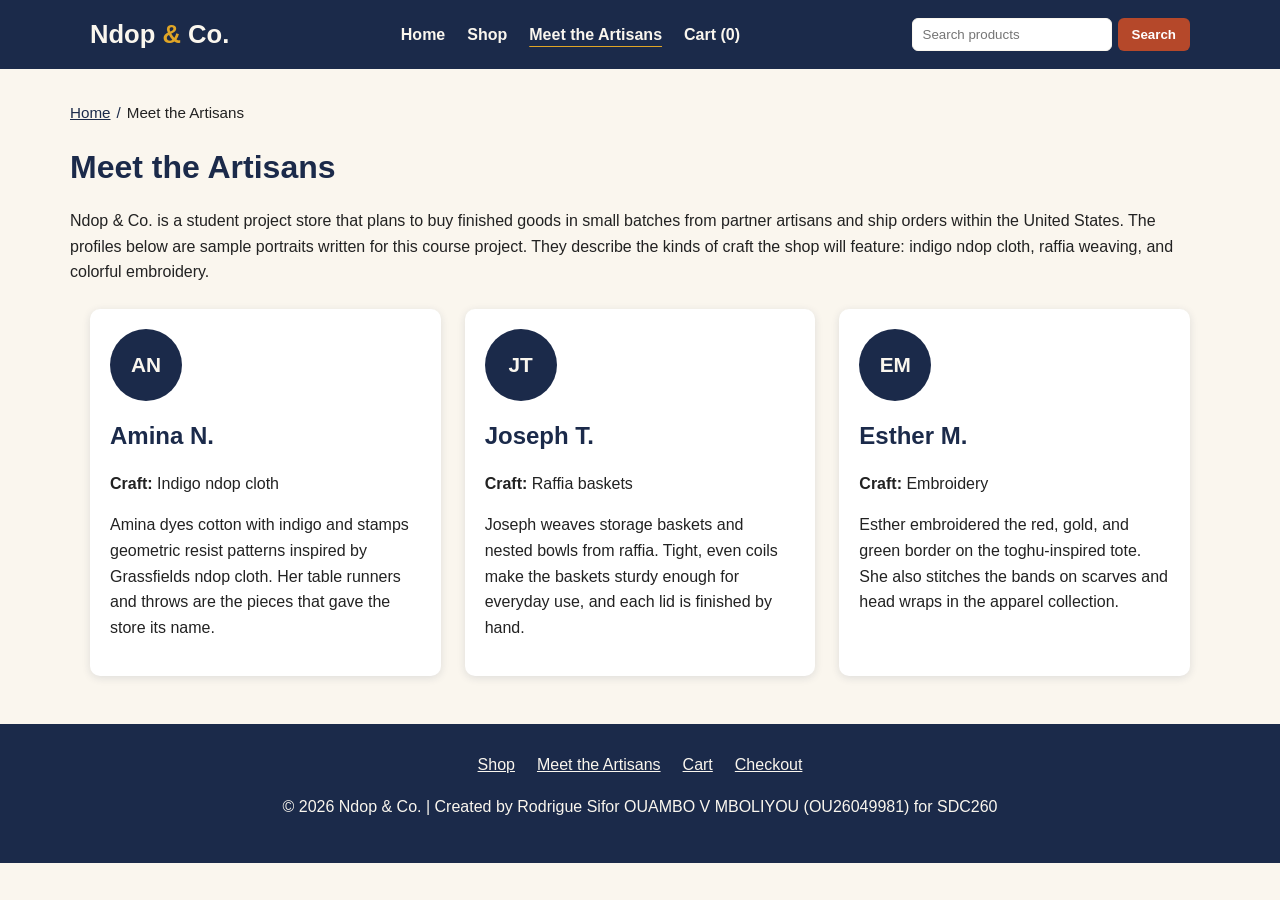
==== about.html @ 0f34883e "Week 2: Style & Substance — static pages, responsive layout, and product images Add Shop, Product De" ====
<!DOCTYPE html>
<html lang="en">
<head>
    <!--
        Project: SDC260 2.6 Project - Style & Substance (Ndop & Co. online store)
        Author: Rodrigue Sifor OUAMBO V MBOLIYOU (Student ID: OU26049981)
        Date: November 15, 2026 (last updated)
        Purpose: Meet the Artisans page for Ndop &amp; Co. It introduces the store's focus on Cameroonian-inspired textiles and presents three fictional partner artisan profiles for this student project, using initial avatars instead of photographs.
    -->
    <meta charset="UTF-8">
    <meta name="viewport" content="width=device-width, initial-scale=1.0">
    <meta name="description" content="Ndop &amp; Co. - handmade, Cameroonian-inspired textiles and home goods.">
    <title>Meet the Artisans | Ndop &amp; Co.</title>
    <link rel="stylesheet" href="css/styles.css">
</head>
<body>
    <a class="skip-link" href="#main">Skip to main content</a>

    <header class="site-header">
        <div class="container header-inner">
            <a class="logo" href="index.html" aria-label="Ndop and Co. home">Ndop <span>&amp;</span> Co.</a>

            <input type="checkbox" id="nav-toggle" class="nav-toggle">
            <label for="nav-toggle" class="menu-button">Menu</label>
            <nav aria-label="Main">
                <ul class="nav-list">
                        <li><a href="index.html">Home</a></li>
                        <li><a href="shop.html">Shop</a></li>
                        <li><a href="about.html" aria-current="page">Meet the Artisans</a></li>
                        <li><a href="cart.html">Cart (0)</a></li>
                </ul>
            </nav>

            <form class="search" action="shop.html" method="get" role="search">
                <label for="q" class="visually-hidden">Search products</label>
                <input type="search" id="q" name="q" placeholder="Search products">
                <button type="submit">Search</button>
            </form>
        </div>
    </header>
    <main id="main">
        <header class="container page-hero">
            <nav class="breadcrumb" aria-label="Breadcrumb">
                <ol>
                    <li><a href="index.html">Home</a></li>
                    <li aria-current="page">Meet the Artisans</li>
                </ol>
            </nav>
            <h1>Meet the Artisans</h1>
            <p>Ndop &amp; Co. is a student project store that plans to buy finished goods in small batches from partner artisans and ship orders within the United States. The profiles below are sample portraits written for this course project. They describe the kinds of craft the shop will feature: indigo ndop cloth, raffia weaving, and colorful embroidery.</p>
        </header>

        <div class="container artisan-grid">
            <article class="artisan-card">
                <div class="avatar" aria-hidden="true">AN</div>
                <h2>Amina N.</h2>
                <p><strong>Craft:</strong> Indigo ndop cloth</p>
                <p>Amina dyes cotton with indigo and stamps geometric resist patterns inspired by Grassfields ndop cloth. Her table runners and throws are the pieces that gave the store its name.</p>
            </article>
            <article class="artisan-card">
                <div class="avatar" aria-hidden="true">JT</div>
                <h2>Joseph T.</h2>
                <p><strong>Craft:</strong> Raffia baskets</p>
                <p>Joseph weaves storage baskets and nested bowls from raffia. Tight, even coils make the baskets sturdy enough for everyday use, and each lid is finished by hand.</p>
            </article>
            <article class="artisan-card">
                <div class="avatar" aria-hidden="true">EM</div>
                <h2>Esther M.</h2>
                <p><strong>Craft:</strong> Embroidery</p>
                <p>Esther embroidered the red, gold, and green border on the toghu-inspired tote. She also stitches the bands on scarves and head wraps in the apparel collection.</p>
            </article>
        </div>
    </main>

    <footer class="site-footer">
        <div class="container">
            <nav aria-label="Footer">
                <ul class="footer-links">
                    <li><a href="shop.html">Shop</a></li>
                    <li><a href="about.html">Meet the Artisans</a></li>
                    <li><a href="cart.html">Cart</a></li>
                    <li><a href="checkout.html">Checkout</a></li>
                </ul>
            </nav>
            <p>&copy; 2026 Ndop &amp; Co. | Created by Rodrigue Sifor OUAMBO V MBOLIYOU (OU26049981) for SDC260</p>
        </div>
    </footer>

</body>
</html>
---- css/styles.css ----
/*
    Project: SDC260 2.6 Project - Style & Substance (Ndop & Co. online store)
    Author: Rodrigue Sifor OUAMBO V MBOLIYOU (Student ID: OU26049981)
    Date: November 15, 2026 (last updated)
    Purpose: Shared brand stylesheet for every Ndop & Co. page. It defines the Coolors
             palette as CSS custom properties, styles the shared header, navigation,
             and footer, and uses Flexbox, CSS Grid, and media queries so the layout
             adapts across mobile, tablet, and desktop screens.
             Contrast (WebAIM): #222222 on #FAF6EE = 14.75:1,
             #FFFFFF on #B5482A = 5.35:1, #FAF6EE on #1B2A4A = 13.19:1.
*/

/* ===== Brand palette ===== */
:root {
    --indigo: #1B2A4A;      /* Space Indigo: header, footer, headings */
    --cream: #FAF6EE;       /* Floral White: page background */
    --terracotta: #B5482A;  /* Rusty Spice: buttons and calls to action */
    --gold: #E0A526;        /* Amber Honey: accents only (never small text on cream) */
    --charcoal: #222222;    /* Carbon Black: body text */
    --white: #FFFFFF;
}

/* ===== Base ===== */
*,
*::before,
*::after {
    box-sizing: border-box;
}

body {
    margin: 0;
    font-family: "Segoe UI", Roboto, Arial, sans-serif;
    font-size: 1rem;
    line-height: 1.6;
    color: var(--charcoal);
    background-color: var(--cream);
}

h1, h2, h3, h4 {
    color: var(--indigo);
    line-height: 1.25;
}

img {
    max-width: 100%;
    height: auto;
    display: block;
}

.container {
    max-width: 1140px;
    margin: 0 auto;
    padding: 0 20px;
}

/* Visible keyboard focus on every interactive element */
a:focus-visible,
button:focus-visible,
input:focus-visible,
select:focus-visible,
textarea:focus-visible,
summary:focus-visible {
    outline: 3px solid var(--gold);
    outline-offset: 2px;
}

/* Hidden visually but still read by screen readers */
.visually-hidden {
    position: absolute;
    width: 1px;
    height: 1px;
    overflow: hidden;
    clip-path: inset(50%);
    white-space: nowrap;
}

/* Skip link appears only when it receives keyboard focus */
.skip-link {
    position: absolute;
    left: -9999px;
}

.skip-link:focus {
    left: 10px;
    top: 10px;
    padding: 8px 12px;
    background-color: var(--gold);
    color: var(--indigo);
    z-index: 10;
}

/* ===== Buttons ===== */
.btn {
    display: inline-block;
    padding: 10px 20px;
    border: 0;
    border-radius: 6px;
    font-weight: 600;
    font-size: 1rem;
    text-decoration: none;
    cursor: pointer;
    font-family: inherit;
}

.btn-primary {
    background-color: var(--terracotta);
    color: var(--white);
}

.btn-primary:hover {
    background-color: #963A21;
}

.btn-secondary {
    background-color: transparent;
    color: var(--indigo);
    border: 2px solid var(--indigo);
}

.btn-secondary:hover {
    background-color: var(--gold);
}

/* ===== Header and mobile navigation ===== */
.site-header {
    background-color: var(--indigo);
    color: var(--cream);
}

.header-inner {
    display: flex;
    flex-wrap: wrap;
    align-items: center;
    justify-content: space-between;
    gap: 16px;
    padding-top: 14px;
    padding-bottom: 14px;
}

.logo {
    font-size: 1.6rem;
    font-weight: 700;
    color: var(--cream);
    text-decoration: none;
}

.logo span {
    color: var(--gold);
}

.nav-toggle {
    position: absolute;
    width: 1px;
    height: 1px;
    overflow: hidden;
    clip-path: inset(50%);
    white-space: nowrap;
}

.menu-button {
    display: none;
    cursor: pointer;
    font-weight: 700;
    color: var(--cream);
    border: 2px solid var(--cream);
    border-radius: 6px;
    padding: 6px 14px;
}

.nav-list,
.footer-links {
    display: flex;
    flex-wrap: wrap;
    gap: 22px;
    margin: 0;
    padding: 0;
    list-style: none;
}

.nav-list a {
    color: var(--cream);
    text-decoration: none;
    font-weight: 600;
}

.nav-list a:hover,
.nav-list a[aria-current="page"] {
    text-decoration: underline;
    text-decoration-color: var(--gold);
    text-underline-offset: 6px;
}

.search {
    display: flex;
    gap: 6px;
}

.search input {
    padding: 8px 10px;
    border: 1px solid var(--cream);
    border-radius: 6px;
    min-width: 200px;
}

.search button {
    padding: 8px 14px;
    border: 0;
    border-radius: 6px;
    background-color: var(--terracotta);
    color: var(--white);
    font-weight: 600;
    cursor: pointer;
}

/* ===== Hero ===== */
.hero {
    padding: 56px 0;
    border-bottom: 6px solid var(--gold);
}

.hero-inner {
    display: grid;
    grid-template-columns: 1.1fr 0.9fr;
    gap: 40px;
    align-items: center;
}

.eyebrow {
    margin: 0;
    color: var(--terracotta);
    font-weight: 700;
    text-transform: uppercase;
    letter-spacing: 0.08em;
}

.hero h1 {
    font-size: 2.6rem;
    margin: 8px 0 16px;
}

.hero-art {
    min-height: 300px;
    border-radius: 12px;
    background-color: var(--indigo);
    background-image:
        repeating-linear-gradient(45deg, rgba(250, 246, 238, 0.85) 0 6px, transparent 6px 34px),
        repeating-linear-gradient(-45deg, rgba(250, 246, 238, 0.85) 0 6px, transparent 6px 34px);
}

/* ===== Categories and product cards ===== */
.categories,
.featured,
.page-section {
    padding-top: 40px;
    padding-bottom: 24px;
}

.tile-grid {
    display: grid;
    grid-template-columns: repeat(4, 1fr);
    gap: 16px;
    margin: 0;
    padding: 0;
    list-style: none;
}

.tile {
    display: block;
    padding: 34px 16px;
    border: 2px solid var(--indigo);
    border-radius: 10px;
    background-color: var(--white);
    color: var(--indigo);
    font-weight: 700;
    text-align: center;
    text-decoration: none;
}

.tile:hover {
    background-color: var(--gold);
}

.product-grid {
    display: grid;
    grid-template-columns: repeat(4, 1fr);
    gap: 20px;
}

.product-card {
    padding: 14px;
    border-radius: 10px;
    background-color: var(--white);
    box-shadow: 0 2px 8px rgba(27, 42, 74, 0.12);
    display: flex;
    flex-direction: column;
}

.product-card h3 {
    font-size: 1.05rem;
    margin: 12px 0 4px;
}

.product-card .category-label {
    margin: 0;
    font-size: 0.85rem;
    color: var(--indigo);
}

.price {
    margin: 0 0 12px;
    font-weight: 700;
}

.price del {
    font-weight: 400;
    margin-right: 8px;
    color: #555555;
}

.price .sale {
    color: var(--terracotta);
}

.product-card img,
.product-photo img {
    width: 100%;
    height: 170px;
    object-fit: cover;
    border-radius: 8px;
}

.product-card .btn {
    margin-top: auto;
    text-align: center;
}

/* ===== Promises bar ===== */
.promises {
    margin-top: 40px;
    padding: 18px 0;
    background-color: var(--gold);
    color: var(--indigo);
}

.promise-list {
    display: flex;
    flex-wrap: wrap;
    justify-content: space-around;
    gap: 12px;
    margin: 0 auto;
    list-style: none;
    padding: 0;
}

/* ===== Footer ===== */
.site-footer {
    padding: 28px 0;
    background-color: var(--indigo);
    color: var(--cream);
    text-align: center;
}

.footer-links {
    justify-content: center;
    margin-bottom: 12px;
}

.site-footer a {
    color: var(--cream);
}

/* ===== Page titles, breadcrumbs, and intro copy ===== */
.page-hero {
    padding: 32px 0 8px;
}

.breadcrumb {
    margin: 0 0 8px;
    font-size: 0.95rem;
}

.breadcrumb ol {
    display: flex;
    flex-wrap: wrap;
    gap: 6px;
    margin: 0;
    padding: 0;
    list-style: none;
}

.breadcrumb li:not(:last-child)::after {
    content: "/";
    margin-left: 6px;
    color: var(--indigo);
}

.breadcrumb a {
    color: var(--indigo);
}

/* ===== Product detail ===== */
.product-layout {
    display: grid;
    grid-template-columns: 1fr 1fr;
    gap: 40px;
    align-items: start;
    padding-bottom: 40px;
}

.product-photo img {
    height: auto;
    min-height: 280px;
    background-color: var(--white);
    box-shadow: 0 2px 8px rgba(27, 42, 74, 0.12);
}

.product-info .price {
    font-size: 1.4rem;
}

.product-meta {
    margin: 16px 0;
    padding: 0;
    list-style: none;
}

.product-meta li {
    margin-bottom: 6px;
}

.add-form {
    display: flex;
    flex-wrap: wrap;
    align-items: end;
    gap: 12px;
    margin: 20px 0;
}

.add-form label {
    font-weight: 700;
    display: block;
}

.add-form input[type="number"] {
    width: 80px;
    padding: 8px;
    border: 1px solid var(--indigo);
    border-radius: 6px;
}

/* ===== Cart table ===== */
.cart-table {
    width: 100%;
    border-collapse: collapse;
    background-color: var(--white);
    margin: 16px 0 24px;
}

.cart-table th,
.cart-table td {
    text-align: left;
    padding: 12px;
    border-bottom: 1px solid #d8d2c4;
    vertical-align: middle;
}

.cart-table th {
    background-color: var(--indigo);
    color: var(--cream);
}

.cart-table img {
    width: 80px;
    height: 56px;
    object-fit: cover;
    border-radius: 4px;
}

.cart-item {
    display: flex;
    align-items: center;
    gap: 12px;
}

.totals {
    max-width: 360px;
    margin-left: auto;
    background-color: var(--white);
    padding: 16px 20px;
    border-radius: 10px;
}

.totals p {
    display: flex;
    justify-content: space-between;
    margin: 8px 0;
}

.totals .grand {
    font-weight: 700;
    font-size: 1.15rem;
    border-top: 2px solid var(--indigo);
    padding-top: 10px;
}

.cart-actions {
    display: flex;
    justify-content: flex-end;
    gap: 12px;
    margin: 20px 0 40px;
}

/* ===== Checkout layout and forms ===== */
.checkout-layout {
    display: grid;
    grid-template-columns: 1.4fr 0.9fr;
    gap: 32px;
    align-items: start;
    padding-bottom: 48px;
}

.checkout-form fieldset {
    border: 1px solid #d8d2c4;
    border-radius: 10px;
    background-color: var(--white);
    margin: 0 0 20px;
    padding: 16px 20px 20px;
}

.checkout-form legend {
    font-weight: 700;
    color: var(--indigo);
    padding: 0 6px;
}

.field {
    margin-bottom: 14px;
}

.field label {
    display: block;
    font-weight: 700;
    margin-bottom: 4px;
}

.field input,
.field select,
.field textarea {
    width: 100%;
    padding: 8px 10px;
    border: 1px solid var(--indigo);
    border-radius: 6px;
    font: inherit;
    background-color: var(--white);
}

.field-row {
    display: grid;
    grid-template-columns: 1fr 1fr;
    gap: 16px;
}

.order-summary {
    background-color: var(--white);
    border-radius: 10px;
    padding: 20px;
    box-shadow: 0 2px 8px rgba(27, 42, 74, 0.12);
}

.note {
    font-size: 0.95rem;
}

/* ===== Confirmation ===== */
.confirm-box {
    max-width: 720px;
    margin: 0 auto 48px;
    background-color: var(--white);
    border-top: 6px solid var(--gold);
    border-radius: 10px;
    padding: 32px;
    box-shadow: 0 2px 8px rgba(27, 42, 74, 0.12);
}

.order-number {
    font-size: 1.2rem;
    font-weight: 700;
    color: var(--terracotta);
}

/* ===== Meet the Artisans ===== */
.artisan-grid {
    display: grid;
    grid-template-columns: repeat(3, 1fr);
    gap: 24px;
    padding-bottom: 48px;
}

.artisan-card {
    background-color: var(--white);
    border-radius: 10px;
    padding: 20px;
    box-shadow: 0 2px 8px rgba(27, 42, 74, 0.12);
}

.avatar {
    width: 72px;
    height: 72px;
    border-radius: 50%;
    background-color: var(--indigo);
    color: var(--cream);
    display: flex;
    align-items: center;
    justify-content: center;
    font-weight: 700;
    font-size: 1.3rem;
    margin-bottom: 12px;
}

/* ===== Responsive breakpoints ===== */
@media (max-width: 1024px) {
    .product-grid,
    .tile-grid {
        grid-template-columns: repeat(3, 1fr);
    }
}

@media (max-width: 800px) {
    .hero-inner,
    .product-layout,
    .checkout-layout {
        grid-template-columns: 1fr;
    }

    .tile-grid,
    .product-grid,
    .artisan-grid {
        grid-template-columns: 1fr 1fr;
    }

    .hero-art {
        display: none;
    }

    .hero h1 {
        font-size: 2rem;
    }

    .menu-button {
        display: inline-block;
        order: 2;
    }

    nav[aria-label="Main"] {
        order: 4;
        width: 100%;
    }

    .nav-toggle:not(:checked) + .menu-button + nav {
        display: none;
    }

    .nav-list {
        flex-direction: column;
        gap: 12px;
        padding: 12px 0 4px;
    }

    .search {
        flex: 1 1 180px;
    }

    .search input {
        min-width: 0;
        flex: 1;
    }

    .field-row {
        grid-template-columns: 1fr;
    }

    .totals,
    .cart-actions {
        margin-left: 0;
        justify-content: stretch;
    }

    .cart-actions {
        flex-direction: column;
    }
}

@media (max-width: 560px) {
    .tile-grid,
    .product-grid,
    .artisan-grid {
        grid-template-columns: 1fr;
    }

    .cart-table th:nth-child(3),
    .cart-table td:nth-child(3) {
        display: none;
    }
}
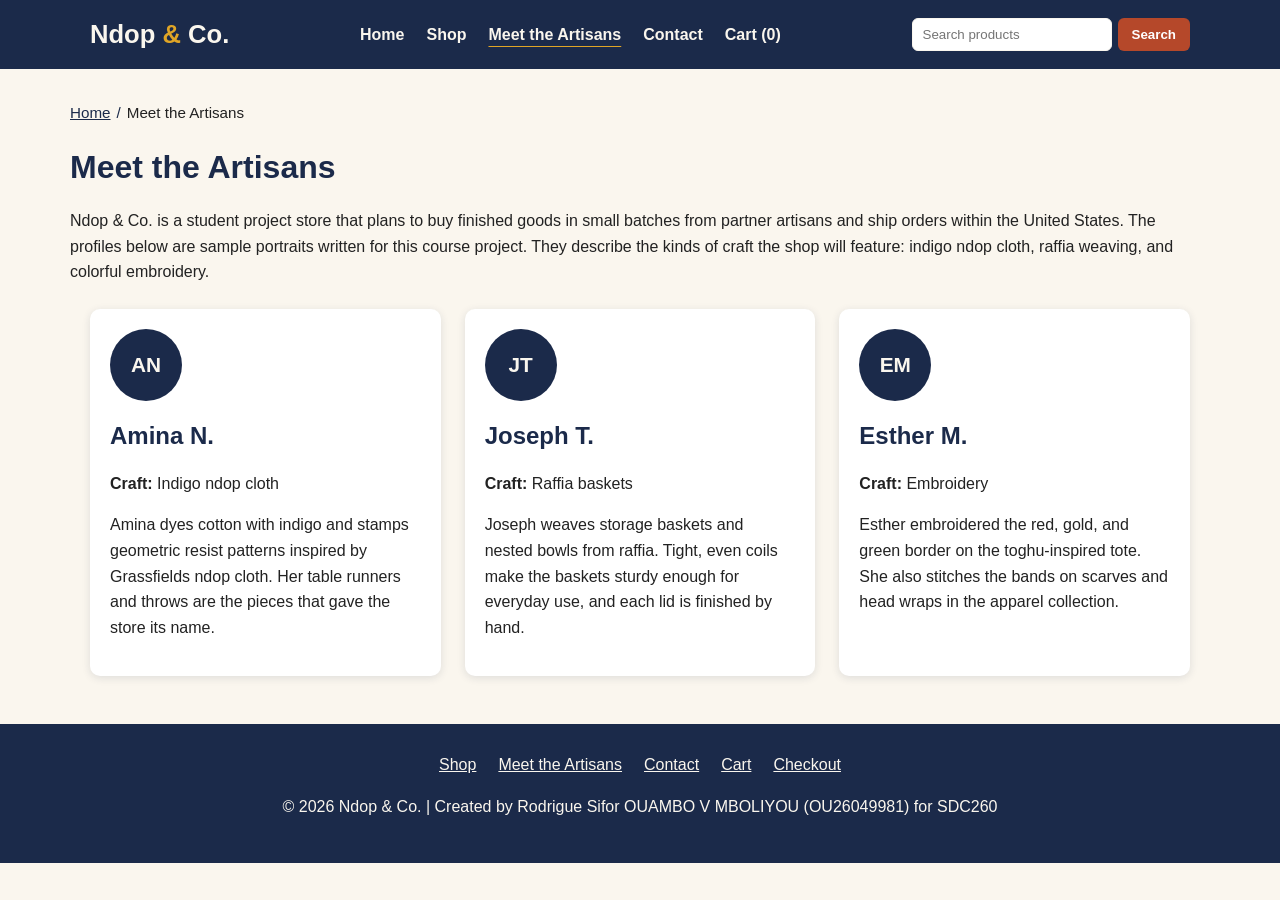
==== commit e47e91cf: "Week 3: Make It Click - JS product catalog (12 products), search/filter, coupons, contact page, vali" ====
--- a/about.html
+++ b/about.html
@@ -27,6 +27,7 @@
                         <li><a href="index.html">Home</a></li>
                         <li><a href="shop.html">Shop</a></li>
                         <li><a href="about.html" aria-current="page">Meet the Artisans</a></li>
+                        <li><a href="contact.html">Contact</a></li>
                         <li><a href="cart.html">Cart (0)</a></li>
                 </ul>
             </nav>
@@ -78,6 +79,7 @@
                 <ul class="footer-links">
                     <li><a href="shop.html">Shop</a></li>
                     <li><a href="about.html">Meet the Artisans</a></li>
+                    <li><a href="contact.html">Contact</a></li>
                     <li><a href="cart.html">Cart</a></li>
                     <li><a href="checkout.html">Checkout</a></li>
                 </ul>
--- a/css/styles.css
+++ b/css/styles.css
@@ -1,7 +1,7 @@
 /*
-    Project: SDC260 2.6 Project - Style & Substance (Ndop & Co. online store)
+    Project: SDC260 3.6 Project - Make It Click (Ndop & Co. online store)
     Author: Rodrigue Sifor OUAMBO V MBOLIYOU (Student ID: OU26049981)
-    Date: November 15, 2026 (last updated)
+    Date: November 24, 2026 (last updated)
     Purpose: Shared brand stylesheet for every Ndop & Co. page. It defines the Coolors
              palette as CSS custom properties, styles the shared header, navigation,
              and footer, and uses Flexbox, CSS Grid, and media queries so the layout
@@ -702,3 +702,178 @@
         display: none;
     }
 }
+
+/* =====================================================================
+   Week 3 additions (3.6 Make It Click): shop tools, coupon messages,
+   form validation states, and the contact page layout
+   ===================================================================== */
+
+/* ===== Shop tools: search, category filter, coupon ===== */
+.shop-tools {
+    display: grid;
+    grid-template-columns: 1fr 1.6fr 1fr;
+    gap: 20px;
+    align-items: start;
+    background-color: var(--white);
+    border-radius: 10px;
+    padding: 18px 20px;
+    box-shadow: 0 2px 8px rgba(27, 42, 74, 0.12);
+}
+
+.tool label,
+.tool-label {
+    display: block;
+    font-weight: 700;
+    margin: 0 0 6px;
+    color: var(--indigo);
+}
+
+.tool input {
+    width: 100%;
+    padding: 8px 10px;
+    border: 1px solid var(--indigo);
+    border-radius: 6px;
+    font: inherit;
+}
+
+.filter-buttons {
+    display: flex;
+    flex-wrap: wrap;
+    gap: 8px;
+}
+
+.filter-btn {
+    padding: 7px 12px;
+    border: 2px solid var(--indigo);
+    border-radius: 999px;
+    background-color: var(--white);
+    color: var(--indigo);
+    font: inherit;
+    font-weight: 600;
+    cursor: pointer;
+}
+
+.filter-btn[aria-pressed="true"] {
+    background-color: var(--indigo);
+    color: var(--cream);
+}
+
+.filter-btn:focus-visible {
+    outline: 3px solid var(--gold);
+    outline-offset: 2px;
+}
+
+.inline-field {
+    display: flex;
+    gap: 8px;
+}
+
+.inline-field input {
+    flex: 1;
+    min-width: 0;
+}
+
+.result-count {
+    margin: 0 0 12px;
+    font-weight: 600;
+}
+
+.card-text {
+    font-size: 0.92rem;
+    margin: 0 0 8px;
+}
+
+.sku {
+    font-size: 0.8rem;
+    color: #555555;
+    margin: 0 0 10px;
+}
+
+.coupon-tag {
+    display: inline-block;
+    align-self: flex-start;
+    margin: -6px 0 8px;
+    padding: 2px 8px;
+    border-radius: 4px;
+    background-color: var(--gold);
+    color: var(--charcoal);
+    font-size: 0.8rem;
+    font-weight: 700;
+}
+
+.empty-state {
+    grid-column: 1 / -1;
+    padding: 24px;
+    background-color: var(--white);
+    border-radius: 10px;
+}
+
+/* ===== Messages and validation states ===== */
+.form-message {
+    margin: 8px 0 0;
+    font-weight: 600;
+    min-height: 1.2em;
+}
+
+.form-message.success {
+    color: #1e6b34;
+}
+
+.form-message.error,
+.error-text {
+    color: #a3261b;
+}
+
+.error-text {
+    margin: 4px 0 0;
+    font-size: 0.9rem;
+    min-height: 1.1em;
+}
+
+.field input.invalid,
+.field textarea.invalid {
+    border: 2px solid #a3261b;
+    background-color: #fff3f1;
+}
+
+.required-note {
+    margin: 0 0 12px;
+    font-size: 0.92rem;
+}
+
+.order-summary p {
+    display: flex;
+    justify-content: space-between;
+    gap: 12px;
+}
+
+.order-summary del {
+    color: #555555;
+    margin-right: 6px;
+}
+
+/* ===== Contact page ===== */
+.contact-layout {
+    display: grid;
+    grid-template-columns: 1.4fr 0.9fr;
+    gap: 32px;
+    align-items: start;
+    padding-bottom: 48px;
+}
+
+@media (max-width: 1024px) {
+    .shop-tools {
+        grid-template-columns: 1fr 1fr;
+    }
+
+    .shop-tools .coupon-form {
+        grid-column: 1 / -1;
+    }
+}
+
+@media (max-width: 800px) {
+    .shop-tools,
+    .contact-layout {
+        grid-template-columns: 1fr;
+    }
+}
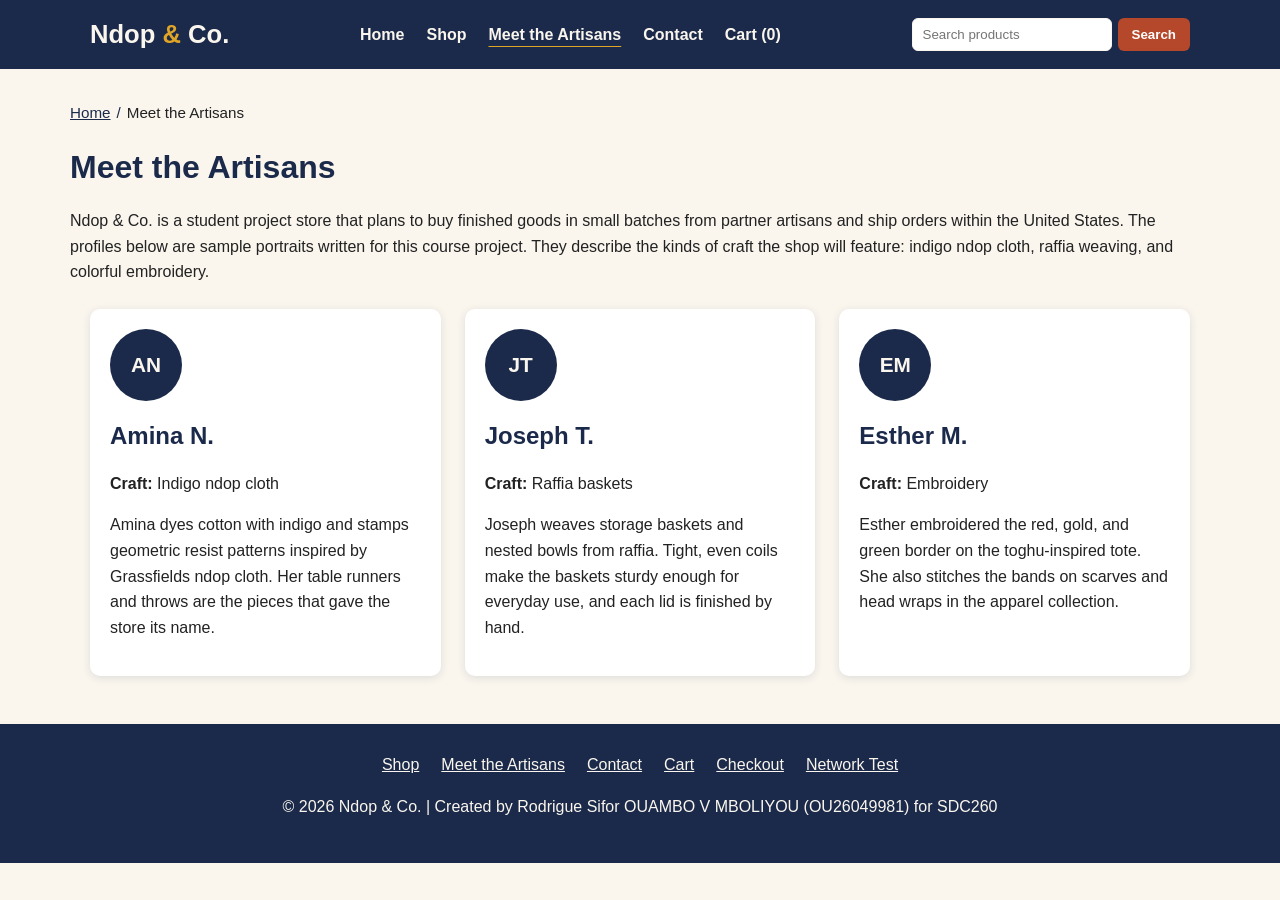
==== commit 41e6a728: "Week 5: Grand Opening - Network Connection Test page, accessibility fixes (menu toggle), 404 page, f" ====
--- a/about.html
+++ b/about.html
@@ -2,15 +2,16 @@
 <html lang="en">
 <head>
     <!--
-        Project: SDC260 2.6 Project - Style & Substance (Ndop & Co. online store)
+        Project: SDC260 5.5 Project - Grand Opening (Ndop & Co. online store)
         Author: Rodrigue Sifor OUAMBO V MBOLIYOU (Student ID: OU26049981)
-        Date: November 15, 2026 (last updated)
+        Date: November 24, 2026 (last updated)
         Purpose: Meet the Artisans page for Ndop &amp; Co. It introduces the store's focus on Cameroonian-inspired textiles and presents three fictional partner artisan profiles for this student project, using initial avatars instead of photographs.
     -->
     <meta charset="UTF-8">
     <meta name="viewport" content="width=device-width, initial-scale=1.0">
     <meta name="description" content="Ndop &amp; Co. - handmade, Cameroonian-inspired textiles and home goods.">
     <title>Meet the Artisans | Ndop &amp; Co.</title>
+    <link rel="icon" href="images/favicon.svg" type="image/svg+xml">
     <link rel="stylesheet" href="css/styles.css">
 </head>
 <body>
@@ -20,7 +21,7 @@
         <div class="container header-inner">
             <a class="logo" href="index.html" aria-label="Ndop and Co. home">Ndop <span>&amp;</span> Co.</a>
 
-            <input type="checkbox" id="nav-toggle" class="nav-toggle">
+            <input type="checkbox" id="nav-toggle" class="nav-toggle" aria-label="Show or hide the main menu">
             <label for="nav-toggle" class="menu-button">Menu</label>
             <nav aria-label="Main">
                 <ul class="nav-list">
@@ -82,11 +83,14 @@
                     <li><a href="contact.html">Contact</a></li>
                     <li><a href="cart.html">Cart</a></li>
                     <li><a href="checkout.html">Checkout</a></li>
+                    <li><a href="network.html">Network Test</a></li>
                 </ul>
             </nav>
             <p>&copy; 2026 Ndop &amp; Co. | Created by Rodrigue Sifor OUAMBO V MBOLIYOU (OU26049981) for SDC260</p>
         </div>
     </footer>
 
+    <script src="js/products.js"></script>
+    <script src="js/cart.js"></script>
 </body>
 </html>
--- a/css/styles.css
+++ b/css/styles.css
@@ -1,5 +1,5 @@
 /*
-    Project: SDC260 3.6 Project - Make It Click (Ndop & Co. online store)
+    Project: SDC260 5.5 Project - Grand Opening (Ndop & Co. online store)
     Author: Rodrigue Sifor OUAMBO V MBOLIYOU (Student ID: OU26049981)
     Date: November 24, 2026 (last updated)
     Purpose: Shared brand stylesheet for every Ndop & Co. page. It defines the Coolors
@@ -877,3 +877,259 @@
         grid-template-columns: 1fr;
     }
 }
+
+/* =========================================================
+   Week 4: Smart Cart (cart buttons, stock, feedback, tooltip)
+   ========================================================= */
+.card-actions {
+    display: flex;
+    gap: 8px;
+    margin-top: auto;
+    flex-wrap: wrap;
+}
+
+.card-actions .btn {
+    flex: 1 1 120px;
+    text-align: center;
+}
+
+.btn:disabled,
+.btn.disabled {
+    background-color: #9a9a9a;
+    border-color: #9a9a9a;
+    color: #ffffff;
+    cursor: not-allowed;
+    opacity: 0.8;
+}
+
+.stock-note {
+    float: right;
+    color: #2e6b3a;
+    font-weight: bold;
+}
+
+.stock-note.none {
+    color: var(--terracotta);
+}
+
+/* Sold-out cards are greyed out */
+.product-card.sold-out img {
+    filter: grayscale(100%);
+    opacity: 0.6;
+}
+
+.product-card.sold-out h3,
+.product-card.sold-out .card-text,
+.product-card.sold-out .price {
+    color: #8a8a8a;
+}
+
+/* Cursor tooltip for sold-out items */
+.stock-tooltip {
+    position: fixed;
+    z-index: 3000;
+    padding: 6px 10px;
+    border-radius: 6px;
+    background-color: var(--terracotta);
+    color: #ffffff;
+    font-weight: bold;
+    font-size: 0.85rem;
+    pointer-events: none;
+    display: none;
+}
+
+.stock-tooltip.show {
+    display: block;
+}
+
+/* Toast message after Add to Cart */
+.toast {
+    position: fixed;
+    right: 20px;
+    bottom: 20px;
+    z-index: 2500;
+    margin: 0;
+    padding: 12px 18px;
+    border-radius: 8px;
+    background-color: var(--indigo);
+    color: #ffffff;
+    box-shadow: 0 4px 14px rgba(0, 0, 0, 0.25);
+    transform: translateY(150%);
+    transition: transform 0.25s ease;
+}
+
+.toast.show {
+    transform: translateY(0);
+}
+
+.toast-error {
+    background-color: var(--terracotta);
+}
+
+/* Header cart count bounces and turns amber when an item is added */
+@keyframes cartBump {
+    0% { transform: scale(1); }
+    40% { transform: scale(1.25); }
+    100% { transform: scale(1); }
+}
+
+.nav-list a.cart-bump {
+    display: inline-block;
+    animation: cartBump 0.6s ease;
+    color: var(--gold);
+}
+
+/* Cart page quantity buttons */
+.qty-controls {
+    display: inline-flex;
+    align-items: center;
+    gap: 10px;
+}
+
+.qty-btn {
+    width: 32px;
+    height: 32px;
+    border: 2px solid var(--indigo);
+    border-radius: 6px;
+    background: #ffffff;
+    color: var(--indigo);
+    font-weight: bold;
+    cursor: pointer;
+}
+
+.qty-btn:disabled {
+    border-color: #b5b5b5;
+    color: #b5b5b5;
+    cursor: not-allowed;
+}
+
+.link-btn {
+    border: none;
+    background: none;
+    color: var(--terracotta);
+    text-decoration: underline;
+    cursor: pointer;
+    font: inherit;
+}
+
+.qty-btn:focus-visible,
+.link-btn:focus-visible {
+    outline: 3px solid var(--gold);
+    outline-offset: 2px;
+}
+
+.add-form.sold-out input {
+    background-color: #eeeeee;
+}
+
+/* =========================================
+   Week 5: Grand Opening
+   ========================================= */
+
+/* Network Connection Test page */
+.network-layout {
+    display: grid;
+    grid-template-columns: 1fr;
+    gap: 24px;
+    padding-bottom: 40px;
+}
+
+.network-banner {
+    border-left: 8px solid var(--indigo);
+    border-radius: 8px;
+    padding: 18px 24px;
+    background-color: var(--white);
+}
+
+.network-banner h2 {
+    margin-top: 0;
+}
+
+.network-banner.is-local {
+    border-left-color: #2E7D32;
+    background-color: #EAF5EA;
+}
+
+.network-banner.is-public {
+    border-left-color: var(--indigo);
+    background-color: #E9EDF5;
+}
+
+.network-banner.is-file {
+    border-left-color: var(--terracotta);
+    background-color: #FBEDE8;
+}
+
+.network-card {
+    background-color: var(--white);
+    border: 1px solid #E2D9C8;
+    border-radius: 8px;
+    padding: 20px 24px;
+}
+
+.network-results {
+    display: grid;
+    grid-template-columns: repeat(auto-fit, minmax(240px, 1fr));
+    gap: 16px;
+    margin: 0;
+}
+
+.network-results div {
+    border: 1px solid #E2D9C8;
+    border-radius: 6px;
+    padding: 12px 14px;
+}
+
+.network-results dt {
+    font-weight: 700;
+    color: var(--indigo);
+}
+
+.network-results dd {
+    margin: 4px 0 0;
+    overflow-wrap: anywhere;
+}
+
+.network-actions {
+    display: flex;
+    flex-wrap: wrap;
+    align-items: center;
+    gap: 18px;
+    margin-top: 18px;
+}
+
+code {
+    background-color: #F1ECE2;
+    padding: 1px 5px;
+    border-radius: 4px;
+}
+
+/* Page Not Found */
+.not-found {
+    text-align: center;
+    padding-bottom: 60px;
+}
+
+.not-found-links {
+    display: flex;
+    justify-content: center;
+    flex-wrap: wrap;
+    gap: 14px;
+}
+
+/* Accessibility review: the menu checkbox is only used on small screens,
+   so it is removed from the tab order on wide screens */
+.nav-toggle {
+    display: none;
+}
+
+@media (max-width: 800px) {
+    .nav-toggle {
+        display: block;
+    }
+
+    .nav-toggle:focus-visible + .menu-button {
+        outline: 3px solid var(--gold);
+        outline-offset: 2px;
+    }
+}
